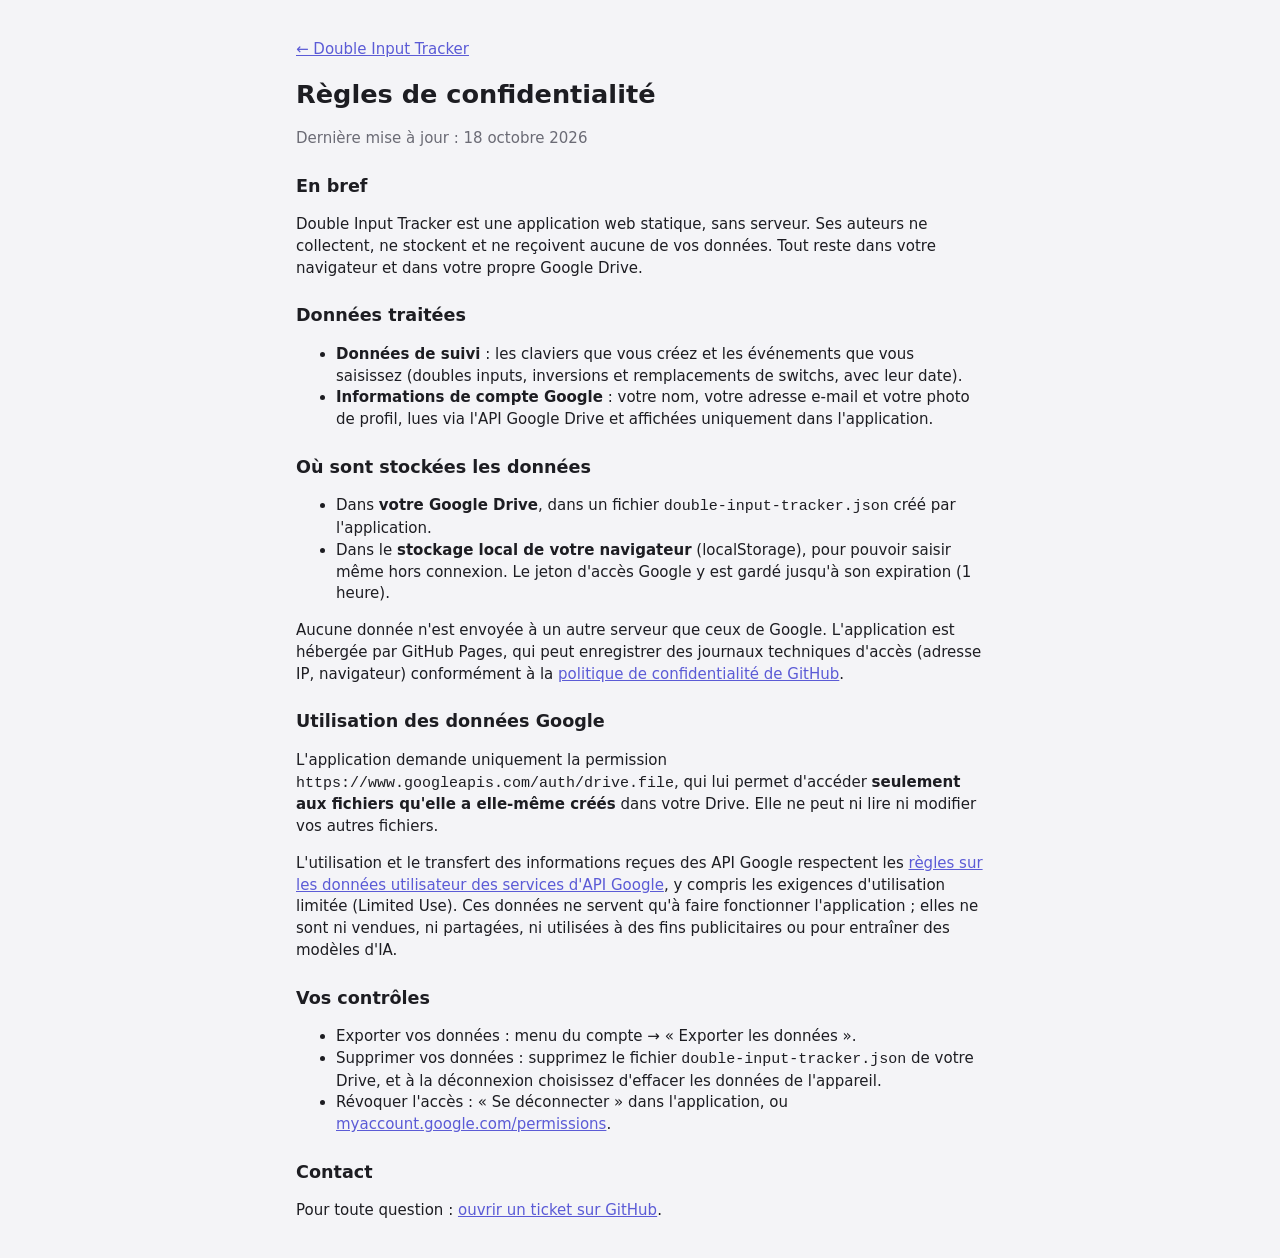
==== privacy.html @ c40ed7a3 "Ajoute règles de confidentialité, conditions d'utilisation et logo Co-Authored-By: Claude Opus 5.5 <" ====
<!doctype html>
<html lang="fr">
<head>
  <meta charset="utf-8">
  <meta name="viewport" content="width=device-width, initial-scale=1">
  <title>Règles de confidentialité · Double Input Tracker</title>
  <link rel="icon" href="icon.svg" type="image/svg+xml">
  <link rel="stylesheet" href="style.css">
</head>
<body>
  <main class="legal">
    <p><a href="./">← Double Input Tracker</a></p>
    <h1>Règles de confidentialité</h1>
    <p class="muted">Dernière mise à jour : 18 octobre 2026</p>

    <h2>En bref</h2>
    <p>Double Input Tracker est une application web statique, sans serveur. Ses auteurs ne collectent,
    ne stockent et ne reçoivent aucune de vos données. Tout reste dans votre navigateur et dans votre
    propre Google Drive.</p>

    <h2>Données traitées</h2>
    <ul>
      <li><b>Données de suivi</b> : les claviers que vous créez et les événements que vous saisissez
      (doubles inputs, inversions et remplacements de switchs, avec leur date).</li>
      <li><b>Informations de compte Google</b> : votre nom, votre adresse e-mail et votre photo de profil,
      lues via l'API Google Drive et affichées uniquement dans l'application.</li>
    </ul>

    <h2>Où sont stockées les données</h2>
    <ul>
      <li>Dans <b>votre Google Drive</b>, dans un fichier <code>double-input-tracker.json</code> créé par l'application.</li>
      <li>Dans le <b>stockage local de votre navigateur</b> (localStorage), pour pouvoir saisir même
      hors connexion. Le jeton d'accès Google y est gardé jusqu'à son expiration (1 heure).</li>
    </ul>
    <p>Aucune donnée n'est envoyée à un autre serveur que ceux de Google. L'application est hébergée par
    GitHub Pages, qui peut enregistrer des journaux techniques d'accès (adresse IP, navigateur)
    conformément à la <a href="https://docs.github.com/fr/site-policy/privacy-policies/github-general-privacy-statement">politique de confidentialité de GitHub</a>.</p>

    <h2>Utilisation des données Google</h2>
    <p>L'application demande uniquement la permission <code>https://www.googleapis.com/auth/drive.file</code>,
    qui lui permet d'accéder <b>seulement aux fichiers qu'elle a elle-même créés</b> dans votre Drive.
    Elle ne peut ni lire ni modifier vos autres fichiers.</p>
    <p>L'utilisation et le transfert des informations reçues des API Google respectent les
    <a href="https://developers.google.com/terms/api-services-user-data-policy">règles sur les données utilisateur des services d'API Google</a>,
    y compris les exigences d'utilisation limitée (Limited Use). Ces données ne servent qu'à faire fonctionner
    l'application ; elles ne sont ni vendues, ni partagées, ni utilisées à des fins publicitaires ou
    pour entraîner des modèles d'IA.</p>

    <h2>Vos contrôles</h2>
    <ul>
      <li>Exporter vos données : menu du compte → « Exporter les données ».</li>
      <li>Supprimer vos données : supprimez le fichier <code>double-input-tracker.json</code> de votre Drive,
      et à la déconnexion choisissez d'effacer les données de l'appareil.</li>
      <li>Révoquer l'accès : « Se déconnecter » dans l'application, ou
      <a href="https://myaccount.google.com/permissions">myaccount.google.com/permissions</a>.</li>
    </ul>

    <h2>Contact</h2>
    <p>Pour toute question : <a href="https://github.com/armellarcier/double-input-tracker/issues">ouvrir un ticket sur GitHub</a>.</p>
  </main>
</body>
</html>
---- style.css ----
:root {
  --bg: #f4f4f7;
  --card: #ffffff;
  --text: #1d1d22;
  --muted: #6b6b75;
  --line: #e2e2e8;
  --key: #e9e9ef;
  --key-edge: #d4d4dc;
  --key-text: #2c2c33;
  --heat: #ff3b30;
  --accent: #5b5bd6;
  --accent-text: #ffffff;
  --ok: #1a7f37;
  --warn: #b35c00;
  --radius: 14px;
  color-scheme: light;
}
@media (prefers-color-scheme: dark) {
  :root {
    --bg: #111114;
    --card: #1b1b20;
    --text: #f0f0f4;
    --muted: #9b9ba6;
    --line: #2c2c34;
    --key: #2a2a31;
    --key-edge: #1e1e24;
    --key-text: #dcdce3;
    --heat: #ff453a;
    --accent: #8484ff;
    --accent-text: #0e0e14;
    --ok: #4ac26b;
    --warn: #f0a24a;
    color-scheme: dark;
  }
}

* { box-sizing: border-box; }
html, body { margin: 0; }
body {
  background: var(--bg);
  color: var(--text);
  font: 15px/1.45 system-ui, -apple-system, "Segoe UI", Roboto, sans-serif;
  -webkit-tap-highlight-color: transparent;
  padding-bottom: env(safe-area-inset-bottom);
}
button, input, select { font: inherit; color: inherit; }
h2 { font-size: 1.1rem; margin: 0; }
h3 { font-size: .95rem; margin: 1.2rem 0 .5rem; }
.muted { color: var(--muted); }
.small { font-size: .85em; }

/* ---------- Top bar */
.topbar {
  position: sticky; top: 0; z-index: 5;
  display: flex; align-items: center; gap: 10px;
  padding: calc(8px + env(safe-area-inset-top)) 16px 8px;
  background: color-mix(in srgb, var(--bg) 85%, transparent);
  backdrop-filter: blur(10px);
  border-bottom: 1px solid var(--line);
}
.brand { display: flex; align-items: center; gap: 8px; font-weight: 650; }
.sync { margin-left: auto; font-size: .8rem; color: var(--muted); white-space: nowrap; }
.sync.ok { color: var(--ok); }
.sync.warn { color: var(--warn); }
.account {
  border: 1px solid var(--line); background: var(--card); border-radius: 999px;
  padding: 4px 12px; min-height: 34px; cursor: pointer; display: flex; align-items: center; gap: 6px;
}
.account img { width: 24px; height: 24px; border-radius: 50%; margin-left: -8px; }

main { max-width: 1100px; margin: 0 auto; padding: 12px 16px 24px; }

/* ---------- Generic */
.card {
  background: var(--card); border: 1px solid var(--line); border-radius: var(--radius);
  padding: 14px; margin-bottom: 12px;
}
.btn {
  border: 1px solid var(--line); background: var(--card); border-radius: 10px;
  padding: 8px 14px; min-height: 40px; cursor: pointer; touch-action: manipulation;
}
.btn:active { transform: scale(.98); }
.btn.primary { background: var(--accent); color: var(--accent-text); border-color: transparent; font-weight: 600; }
.btn.danger { color: var(--heat); }
.btn.big { width: 100%; min-height: 56px; font-size: 1.1rem; }
.btn.link { border: 0; background: none; color: var(--accent); padding: 4px 0; min-height: 0; }
.icon {
  border: 0; background: none; cursor: pointer; font-size: 1.1rem; width: 36px; height: 36px;
  border-radius: 8px; color: var(--muted);
}
.icon:hover { background: var(--key); }

.banner {
  display: flex; align-items: center; gap: 12px; flex-wrap: wrap;
  background: color-mix(in srgb, var(--accent) 12%, var(--card));
  border: 1px solid color-mix(in srgb, var(--accent) 35%, var(--line));
  border-radius: var(--radius); padding: 12px 14px; margin-bottom: 12px;
}
.banner p { margin: 0; flex: 1 1 220px; }
.banner.warn {
  background: color-mix(in srgb, var(--warn) 12%, var(--card));
  border-color: color-mix(in srgb, var(--warn) 40%, var(--line));
}
.banner code { font-size: .85em; }

/* ---------- Keyboard selector */
.kb-bar { display: flex; gap: 8px; align-items: center; margin-bottom: 12px; }
.kb-bar select {
  flex: 1; min-width: 0; min-height: 40px; border-radius: 10px; border: 1px solid var(--line);
  background: var(--card); padding: 0 10px; font-weight: 600;
}

/* ---------- Board */
.board-head { display: flex; align-items: center; justify-content: space-between; gap: 8px; flex-wrap: wrap; margin-bottom: 10px; }
.seg { display: inline-flex; background: var(--key); border-radius: 10px; padding: 3px; }
.seg button {
  border: 0; background: none; padding: 5px 12px; border-radius: 8px; cursor: pointer; font-size: .85rem;
}
.seg button.on { background: var(--card); box-shadow: 0 1px 2px rgb(0 0 0 / .15); font-weight: 600; }
.kb-wrap { overflow-x: auto; overflow-y: hidden; padding-bottom: 4px; -webkit-overflow-scrolling: touch; }
.kb { position: relative; margin: 0 auto; }
.key {
  position: absolute;
  border: 0; border-radius: 6px; padding: 0;
  background: color-mix(in oklab, var(--heat) calc(var(--p, 0) * 100%), var(--key));
  box-shadow: inset 0 -3px 0 var(--key-edge);
  color: var(--key-text);
  cursor: pointer; touch-action: manipulation;
  display: flex; align-items: center; justify-content: center;
  line-height: 1.05; text-align: center; white-space: pre-line;
  transition: background .2s;
}
.key.hot { color: #fff; box-shadow: inset 0 -3px 0 rgb(0 0 0 / .2); }
.key.iso {
  clip-path: polygon(0 0, 100% 0, 100% 100%, 18% 100%, 18% calc(50% - 2px), 0 calc(50% - 2px));
  border-radius: 6px;
}
.key.iso .lbl { padding-left: 18%; }
.key .lbl.long { font-size: .78em; }
.key .cnt {
  position: absolute; top: 2px; right: 3px; font-size: .62em; font-weight: 700; opacity: .9;
}
.key:hover { filter: brightness(1.06); }
.key.sel { outline: 3px solid var(--accent); outline-offset: 1px; z-index: 1; animation: pulse 1s infinite alternate; }
.key.flash { animation: flash .6s; }
@keyframes pulse { to { outline-color: transparent; } }
@keyframes flash { 30% { transform: scale(1.12); } }
.hint { margin: 10px 0 0; font-size: .85rem; color: var(--muted); }
.legend { display: flex; align-items: center; gap: 6px; font-size: .75rem; color: var(--muted); }
.legend i {
  width: 70px; height: 8px; border-radius: 4px;
  background: linear-gradient(90deg, var(--key), color-mix(in oklab, var(--heat) 25%, var(--key)), var(--heat));
}

/* ---------- Stats */
.stats { display: grid; grid-template-columns: repeat(auto-fit, minmax(140px, 1fr)); gap: 10px; margin-bottom: 12px; }
.stat { background: var(--card); border: 1px solid var(--line); border-radius: var(--radius); padding: 12px 14px; }
.stat b { display: block; font-size: 1.6rem; line-height: 1.1; }
.stat span { font-size: .8rem; color: var(--muted); }
.grid2 { display: grid; gap: 12px; }
@media (min-width: 820px) { .grid2 { grid-template-columns: 1fr 1fr; align-items: start; } }

.rank { list-style: none; margin: 0; padding: 0; }
.rank li { display: grid; grid-template-columns: 1fr auto; gap: 2px 10px; padding: 8px 0; border-top: 1px solid var(--line); }
.rank li:first-child { border-top: 0; }
.rank .bar { grid-column: 1 / -1; height: 5px; border-radius: 3px; background: var(--key); overflow: hidden; }
.rank .bar i { display: block; height: 100%; background: var(--heat); border-radius: 3px; }
.rank .n { font-weight: 700; }

table { width: 100%; border-collapse: collapse; font-size: .88rem; margin: 4px 0 12px; }
th, td { text-align: left; padding: 5px 4px; border-top: 1px solid var(--line); }
th { color: var(--muted); font-weight: 500; font-size: .78rem; }
td.num, th.num { text-align: right; font-variant-numeric: tabular-nums; }
.tag { display: inline-block; font-size: .72rem; padding: 1px 8px; border-radius: 999px; background: var(--key); margin-left: 6px; vertical-align: 1px; }
.tag.red { background: color-mix(in srgb, var(--heat) 18%, var(--card)); color: var(--heat); }
.tag.blue { background: color-mix(in srgb, var(--accent) 18%, var(--card)); color: var(--accent); }
.explain { font-size: .85rem; color: var(--muted); margin: 0 0 10px; }

.events { list-style: none; margin: 0; padding: 0; }
.events li { display: flex; align-items: center; gap: 10px; padding: 7px 0; border-top: 1px solid var(--line); }
.events li:first-child { border-top: 0; }
.events .ico { width: 22px; text-align: center; }
.events .txt { flex: 1; min-width: 0; }
.events time { display: block; font-size: .75rem; color: var(--muted); }
.events .icon { width: 30px; height: 30px; font-size: .9rem; }

.empty { text-align: center; padding: 40px 16px; }
.empty .big-ico { font-size: 3rem; }

/* ---------- Dialogs (bottom sheet sur mobile) */
dialog.sheet {
  border: 0; padding: 0; color: var(--text); background: var(--card);
  width: 100%; max-width: 560px; max-height: 88vh;
  margin: auto auto 0; border-radius: 18px 18px 0 0;
}
dialog.sheet::backdrop { background: rgb(0 0 0 / .45); }
dialog.sheet[open] { animation: up .18s ease-out; }
@keyframes up { from { transform: translateY(30px); opacity: 0; } }
@media (min-width: 700px) { dialog.sheet { margin: auto; border-radius: 18px; } }
.sheet-body { padding: 16px 16px calc(16px + env(safe-area-inset-bottom)); display: flex; flex-direction: column; gap: 12px; }
.sheet-head { display: flex; align-items: center; gap: 12px; }
.sheet-head > div { flex: 1; min-width: 0; }
.sheet-head p { margin: 2px 0 0; }
.keycap {
  min-width: 52px; height: 52px; padding: 0 8px; border-radius: 10px; background: var(--key);
  box-shadow: inset 0 -3px 0 var(--key-edge); display: grid; place-items: center;
  font-weight: 700; white-space: pre-line; line-height: 1; text-align: center;
}
.mini { display: grid; grid-template-columns: 1fr 1fr; gap: 8px; }
.mini div { background: var(--bg); border-radius: 10px; padding: 8px 10px; }
.mini b { font-size: 1.3rem; display: block; }
.mini span { font-size: .78rem; color: var(--muted); }
.row2 { display: grid; grid-template-columns: 1fr 1fr; gap: 8px; }
label { display: flex; flex-direction: column; gap: 4px; font-size: .85rem; color: var(--muted); }
label input, label select {
  min-height: 44px; border: 1px solid var(--line); border-radius: 10px; padding: 0 10px;
  background: var(--bg); color: var(--text); font-size: 1rem;
}

/* ---------- Swap bar & toast */
.swap-bar, .toast {
  position: fixed; left: 50%; transform: translateX(-50%); z-index: 20;
  bottom: calc(16px + env(safe-area-inset-bottom));
  width: min(560px, calc(100% - 32px));
  display: flex; align-items: center; gap: 10px;
  border-radius: 14px; padding: 10px 12px 10px 16px;
  box-shadow: 0 8px 30px rgb(0 0 0 / .25);
}
.swap-bar { background: var(--accent); color: var(--accent-text); }
.swap-bar span { flex: 1; }
.swap-bar button { background: rgb(255 255 255 / .2); border: 0; color: inherit; border-radius: 8px; padding: 6px 12px; cursor: pointer; }
.toast { background: var(--text); color: var(--bg); bottom: calc(80px + env(safe-area-inset-bottom)); }
.toast span { flex: 1; }
.toast button { background: none; border: 0; color: var(--accent); font-weight: 700; cursor: pointer; padding: 6px 8px; }
@media (prefers-color-scheme: dark) { .toast button { color: #4b4bc8; } }
[hidden] { display: none !important; }

/* ---------- Pages légales et pied de page */
.legal { max-width: 720px; padding-top: 24px; }
.legal h1 { font-size: 1.6rem; margin: 8px 0 4px; }
.legal h2 { margin: 24px 0 6px; }
.legal a, .footer a { color: var(--accent); }
.footer { text-align: center; font-size: .8rem; color: var(--muted); padding: 0 16px 90px; }
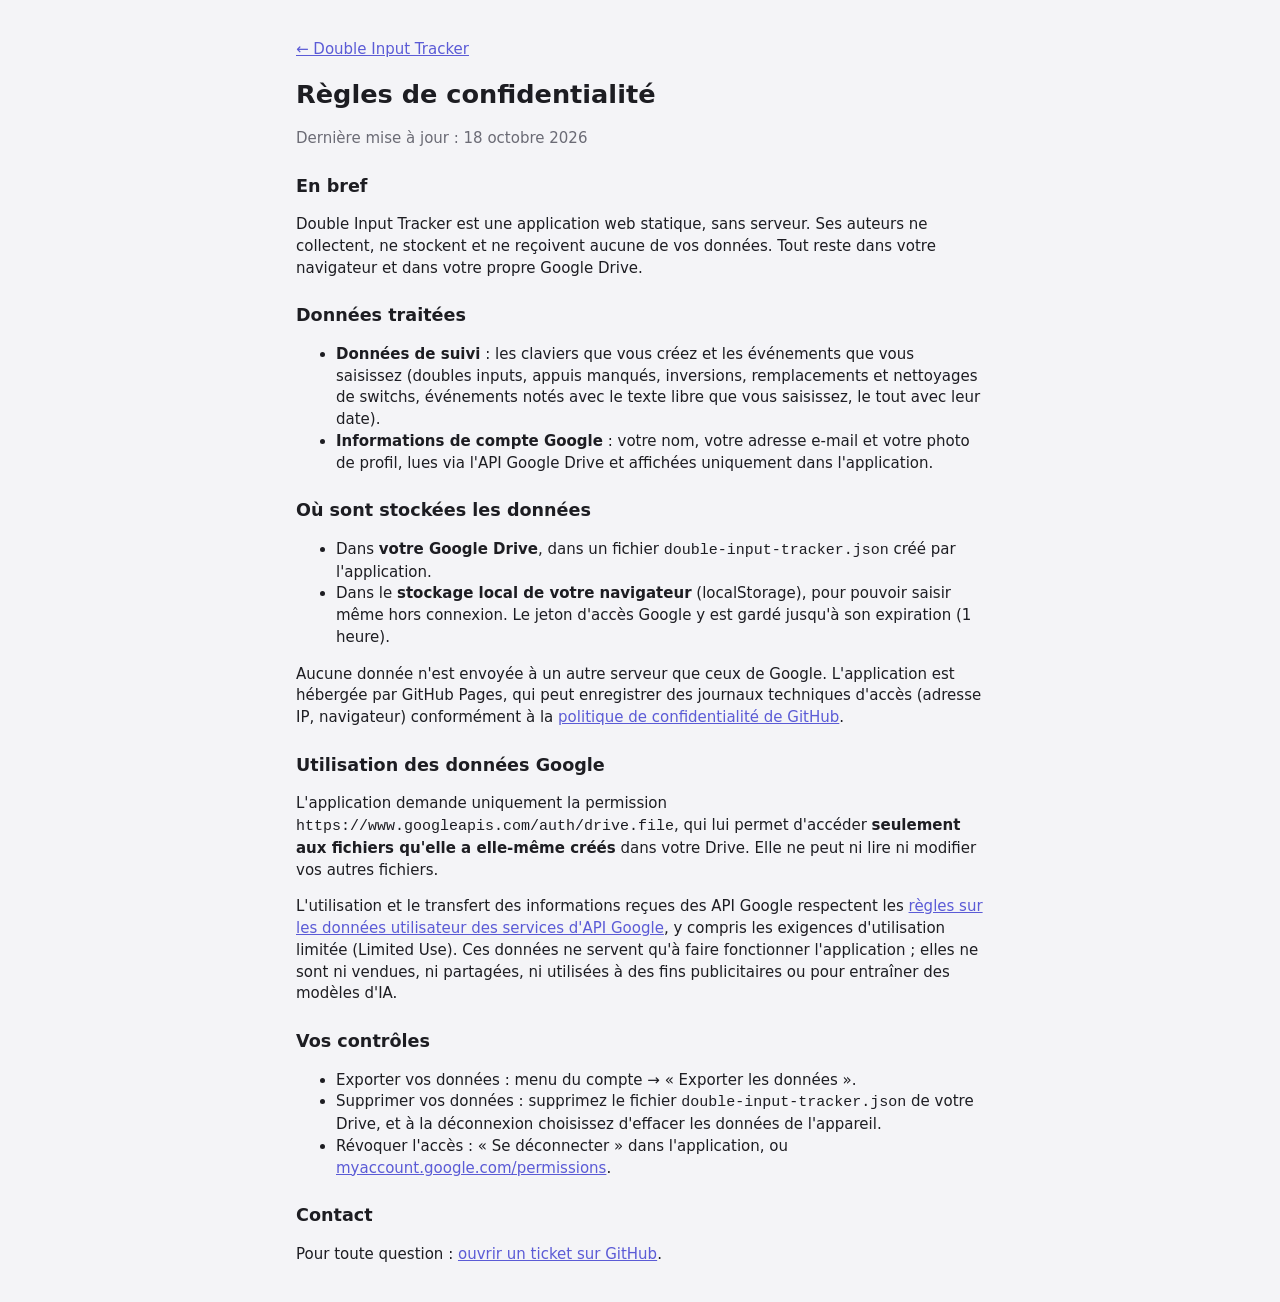
==== commit d5f5b7e6: "Nettoyage des switchs et graphique d'évolution avant/après Nouveaux événements « clean » (switch net" ====
--- a/privacy.html
+++ b/privacy.html
@@ -21,7 +21,8 @@
     <h2>Données traitées</h2>
     <ul>
       <li><b>Données de suivi</b> : les claviers que vous créez et les événements que vous saisissez
-      (doubles inputs, inversions et remplacements de switchs, avec leur date).</li>
+      (doubles inputs, appuis manqués, inversions, remplacements et nettoyages de switchs, événements notés
+      avec le texte libre que vous saisissez, le tout avec leur date).</li>
       <li><b>Informations de compte Google</b> : votre nom, votre adresse e-mail et votre photo de profil,
       lues via l'API Google Drive et affichées uniquement dans l'application.</li>
     </ul>
--- a/style.css
+++ b/style.css
@@ -8,6 +8,7 @@
   --key-edge: #d4d4dc;
   --key-text: #2c2c33;
   --heat: #ff3b30;
+  --skip: #0a7cff;
   --accent: #5b5bd6;
   --accent-text: #ffffff;
   --ok: #1a7f37;
@@ -26,6 +27,7 @@
     --key-edge: #1e1e24;
     --key-text: #dcdce3;
     --heat: #ff453a;
+    --skip: #409cff;
     --accent: #8484ff;
     --accent-text: #0e0e14;
     --ok: #4ac26b;
@@ -241,3 +243,33 @@
 .legal h2 { margin: 24px 0 6px; }
 .legal a, .footer a { color: var(--accent); }
 .footer { text-align: center; font-size: .8rem; color: var(--muted); padding: 0 16px 90px; }
+
+/* ---------- Types d'incidents */
+#content[data-kind="skip"] { --heat: var(--skip); }
+.seg.kinds { display: flex; margin-bottom: 10px; }
+.seg.kinds button { flex: 1; padding: 7px 6px; font-size: .85rem; white-space: nowrap; }
+.btn.primary.k-double { background: var(--heat); color: #fff; }
+.btn.primary.k-skip { background: var(--skip); color: #fff; }
+.btn.primary.big.k-double, .btn.primary.big.k-skip { font-size: 1rem; padding: 8px; }
+.counts { display: flex; gap: 12px; font-size: 1.05rem; }
+.counts .k-double b { color: var(--heat); }
+.counts .k-skip b { color: var(--skip); }
+.mini .counts b { display: inline; font-size: 1.2rem; }
+
+/* ---------- Graphiques d'évolution */
+.chart { --c: var(--heat); margin: 6px 0 10px; }
+.chart.k-skip { --c: var(--skip); }
+.plot { position: relative; height: 130px; margin: 22px 10px 0; border-bottom: 1px solid var(--line); }
+.plot svg { position: absolute; inset: 0; width: 100%; height: 100%; overflow: visible; }
+.plot .line { fill: none; stroke: var(--c); stroke-width: 2; stroke-linejoin: round; vector-effect: non-scaling-stroke; }
+.plot .area { fill: color-mix(in srgb, var(--c) 12%, transparent); }
+.plot .mark { position: absolute; top: -20px; bottom: 0; width: 0; border-left: 1px dashed var(--muted); cursor: help; }
+.plot .mark span {
+  position: absolute; top: 0; left: 0; transform: translateX(-50%);
+  font-size: 13px; line-height: 18px; background: var(--card);
+}
+.plot .ymax { position: absolute; top: -2px; left: 4px; font-size: .72rem; color: var(--muted); font-variant-numeric: tabular-nums; }
+.xaxis { display: flex; justify-content: space-between; font-size: .72rem; color: var(--muted); margin: 4px 10px 0; }
+.compare td { vertical-align: top; }
+.row3 { display: grid; grid-template-columns: repeat(3, 1fr); gap: 8px; }
+.row3 .btn { padding: 8px 4px; }
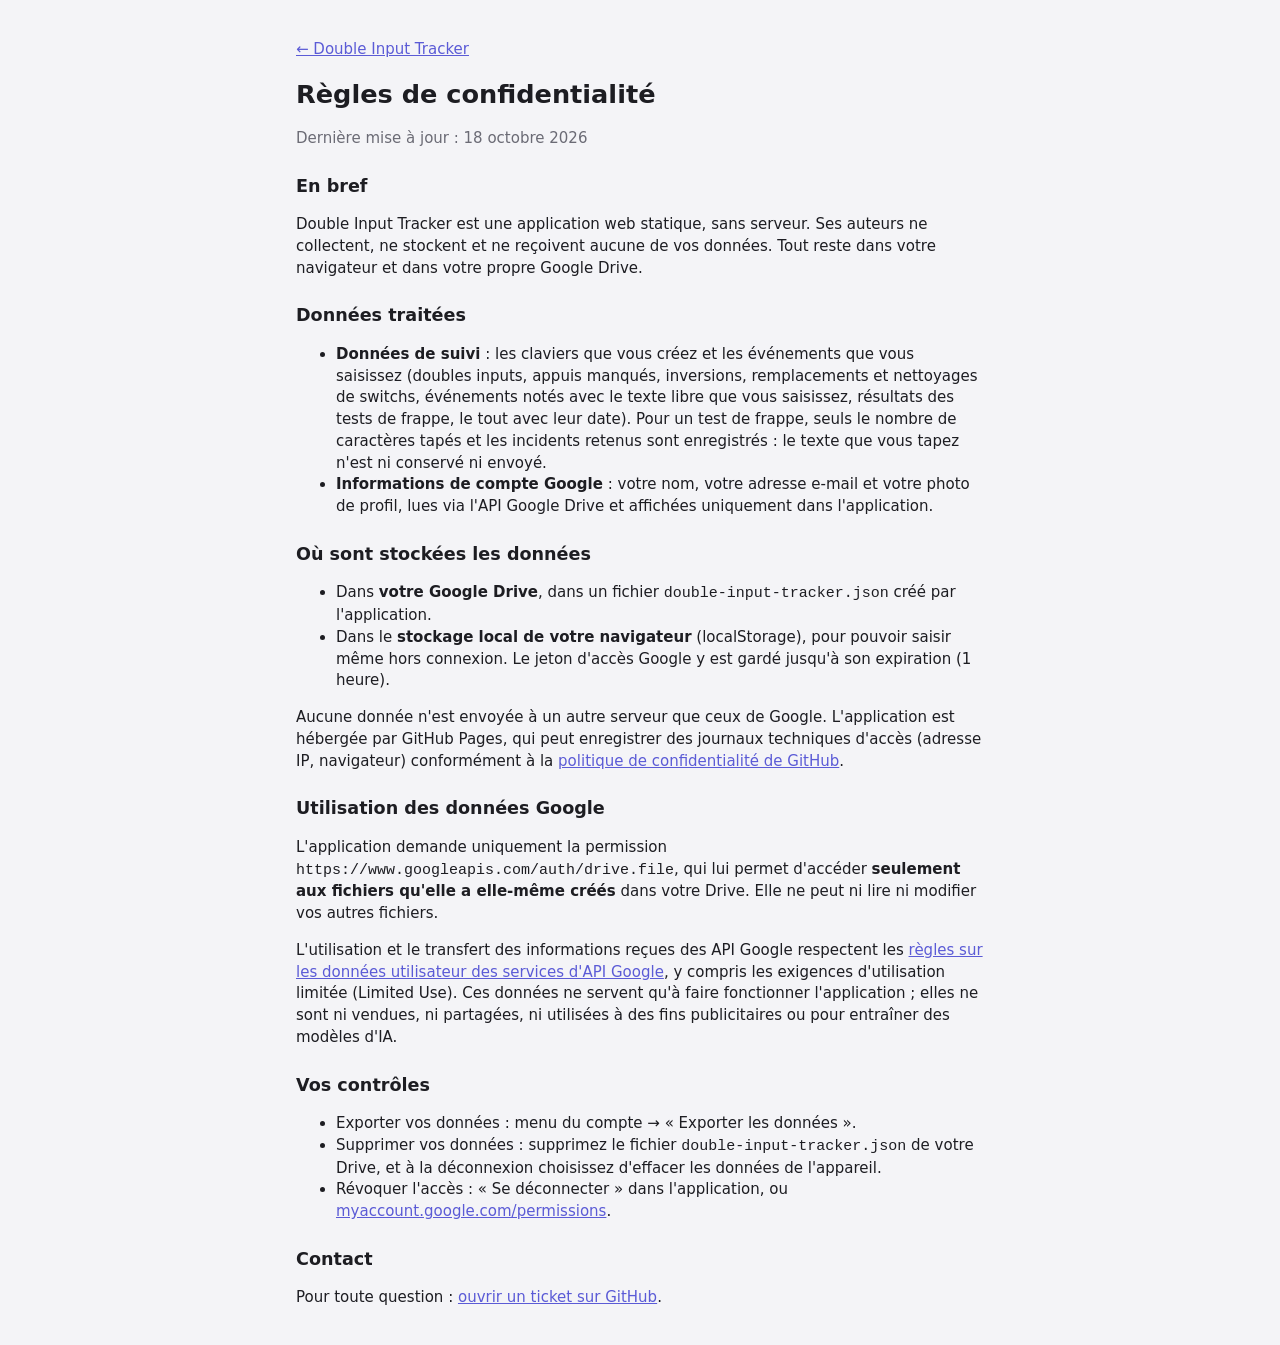
==== commit 6b63d611: "Test de frappe après une intervention Texte à recopier ciblé sur les touches concernées, saisie sans" ====
--- a/privacy.html
+++ b/privacy.html
@@ -22,7 +22,9 @@
     <ul>
       <li><b>Données de suivi</b> : les claviers que vous créez et les événements que vous saisissez
       (doubles inputs, appuis manqués, inversions, remplacements et nettoyages de switchs, événements notés
-      avec le texte libre que vous saisissez, le tout avec leur date).</li>
+      avec le texte libre que vous saisissez, résultats des tests de frappe, le tout avec leur date).
+      Pour un test de frappe, seuls le nombre de caractères tapés et les incidents retenus sont enregistrés :
+      le texte que vous tapez n'est ni conservé ni envoyé.</li>
       <li><b>Informations de compte Google</b> : votre nom, votre adresse e-mail et votre photo de profil,
       lues via l'API Google Drive et affichées uniquement dans l'application.</li>
     </ul>
--- a/style.css
+++ b/style.css
@@ -14,6 +14,8 @@
   --ok: #1a7f37;
   --warn: #b35c00;
   --radius: 14px;
+  /* Figée ici : --heat est redéfinie dans #content selon l'onglet actif. */
+  --double: var(--heat);
   color-scheme: light;
 }
 @media (prefers-color-scheme: dark) {
@@ -257,12 +259,15 @@
 .mini .counts b { display: inline; font-size: 1.2rem; }
 
 /* ---------- Graphiques d'évolution */
-.chart { --c: var(--heat); margin: 6px 0 10px; }
-.chart.k-skip { --c: var(--skip); }
+.chart { margin: 6px 0 10px; }
+.chart .k-double, .compare .k-double { --c: var(--double); }
+.chart .k-skip, .compare .k-skip { --c: var(--skip); }
+.legend2 { display: flex; flex-wrap: wrap; gap: 4px 14px; font-size: .8rem; color: var(--muted); }
+.legend2 i { display: inline-block; width: 14px; height: 3px; border-radius: 2px; background: var(--c); vertical-align: middle; margin-right: 6px; }
+.legend2 b { color: var(--text); }
 .plot { position: relative; height: 130px; margin: 22px 10px 0; border-bottom: 1px solid var(--line); }
 .plot svg { position: absolute; inset: 0; width: 100%; height: 100%; overflow: visible; }
 .plot .line { fill: none; stroke: var(--c); stroke-width: 2; stroke-linejoin: round; vector-effect: non-scaling-stroke; }
-.plot .area { fill: color-mix(in srgb, var(--c) 12%, transparent); }
 .plot .mark { position: absolute; top: -20px; bottom: 0; width: 0; border-left: 1px dashed var(--muted); cursor: help; }
 .plot .mark span {
   position: absolute; top: 0; left: 0; transform: translateX(-50%);
@@ -271,5 +276,37 @@
 .plot .ymax { position: absolute; top: -2px; left: 4px; font-size: .72rem; color: var(--muted); font-variant-numeric: tabular-nums; }
 .xaxis { display: flex; justify-content: space-between; font-size: .72rem; color: var(--muted); margin: 4px 10px 0; }
 .compare td { vertical-align: top; }
+.compare td.num div { white-space: nowrap; }
 .row3 { display: grid; grid-template-columns: repeat(3, 1fr); gap: 8px; }
 .row3 .btn { padding: 8px 4px; }
+
+/* ---------- Test de frappe */
+.btns { display: flex; flex-wrap: wrap; gap: 8px; }
+.tt-text {
+  font: 1.05rem/1.7 ui-monospace, SFMono-Regular, Menlo, Consolas, monospace;
+  white-space: pre-wrap; overflow-wrap: anywhere; color: var(--muted);
+  background: var(--bg); border-radius: 10px; padding: 10px 12px; max-height: 38vh; overflow-y: auto;
+}
+.tt-text .done { color: var(--text); }
+.tt-text .extra, .tt-text .miss { border-radius: 3px; font-weight: 700; }
+.tt-text .extra { color: var(--double); background: color-mix(in srgb, var(--double) 22%, transparent); }
+.tt-text .miss { color: var(--skip); background: color-mix(in srgb, var(--skip) 22%, transparent); }
+.tt-text .sub { text-decoration: underline wavy var(--warn); }
+.tt-text .cur { border-left: 2px solid var(--accent); margin-right: -2px; animation: blink 1s steps(1) infinite; }
+@keyframes blink { 50% { border-color: transparent; } }
+#ttInput {
+  width: 100%; min-height: 72px; resize: vertical; border: 1px solid var(--line); border-radius: 10px;
+  padding: 8px 10px; background: var(--bg); color: var(--text); font: 1rem/1.4 ui-monospace, SFMono-Regular, Menlo, Consolas, monospace;
+}
+#ttInput.nope { animation: nope .3s; border-color: var(--warn); }
+@keyframes nope { 25% { transform: translateX(-4px); } 75% { transform: translateX(4px); } }
+.tt-live { display: flex; flex-wrap: wrap; gap: 4px 14px; }
+.tt-live .k-double b, .ctx mark.k-double { color: var(--double); }
+.tt-live .k-skip b, .ctx mark.k-skip { color: var(--skip); }
+.tt-sugg { list-style: none; margin: 0; padding: 0; }
+.tt-sugg li { border-top: 1px solid var(--line); }
+.tt-sugg li:first-child { border-top: 0; }
+label.sugg { flex-direction: row; align-items: flex-start; gap: 10px; padding: 8px 0; color: var(--text); font-size: .95rem; cursor: pointer; }
+label.sugg input { flex: none; width: 20px; height: 20px; min-height: 0; margin: 2px 0 0; }
+.ctx { display: block; font: .85rem ui-monospace, SFMono-Regular, Menlo, Consolas, monospace; color: var(--muted); white-space: pre; overflow: hidden; text-overflow: ellipsis; }
+.ctx mark { background: var(--key); font-weight: 700; border-radius: 3px; padding: 0 1px; }
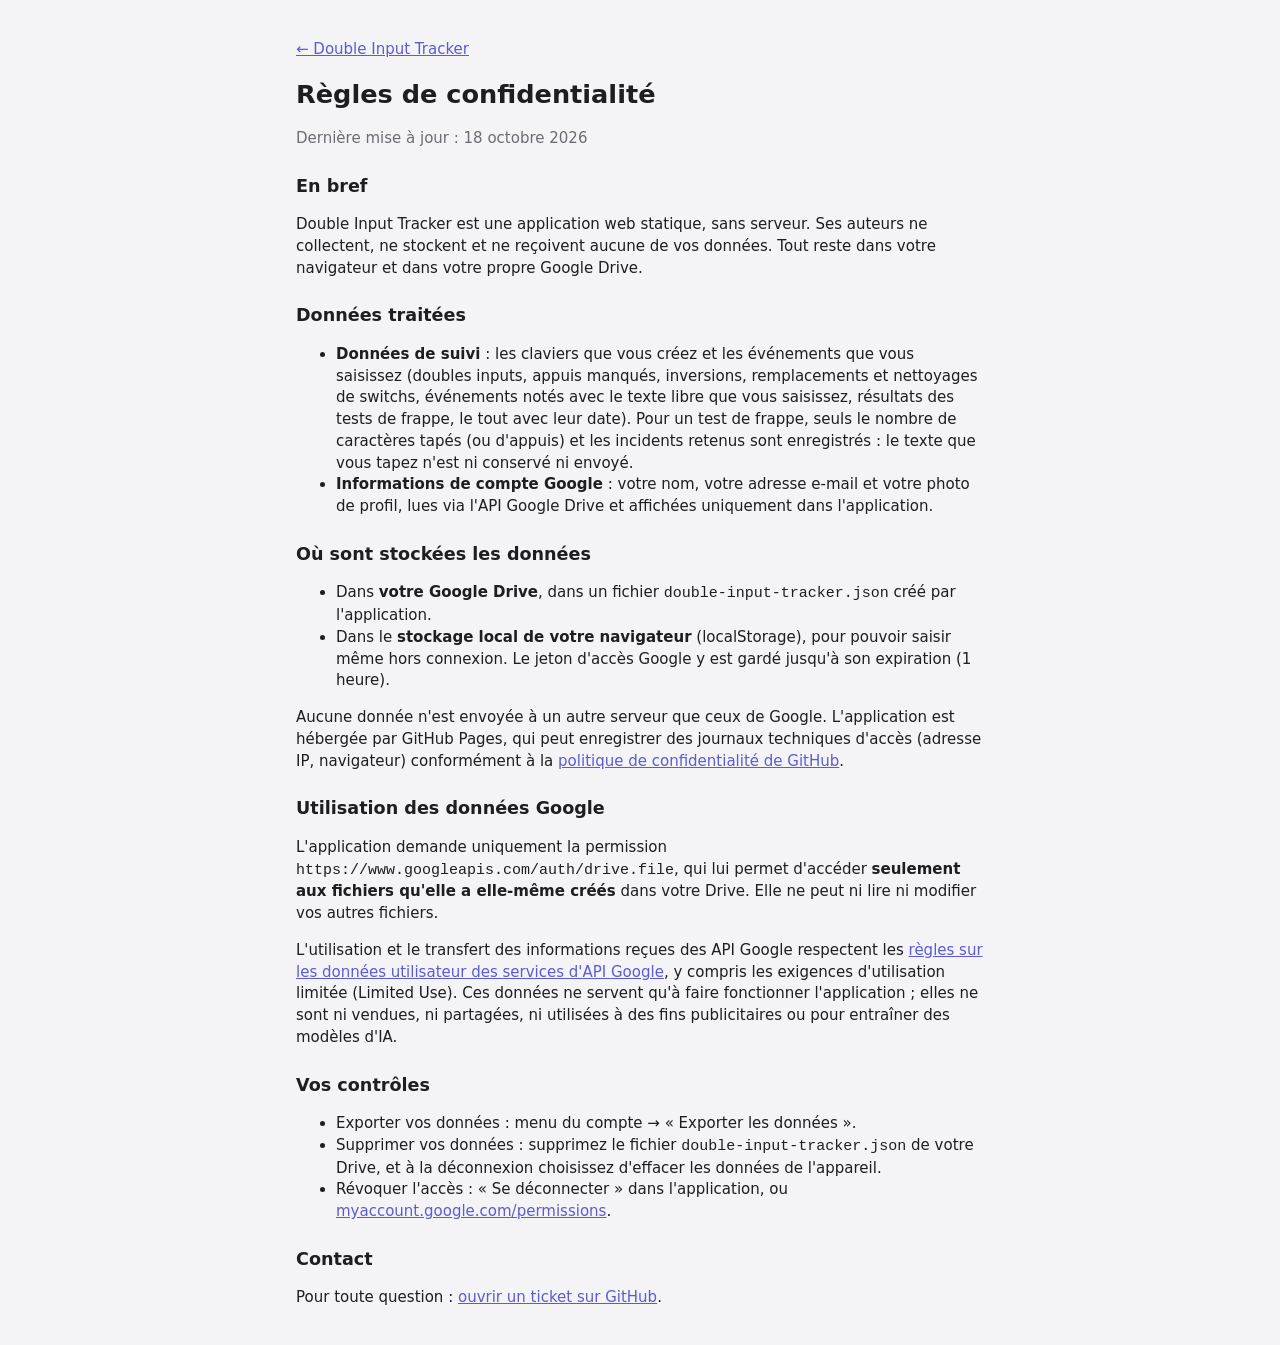
==== commit 435eac24: "Test d'appuis : Shift, F5 et autres touches sans caractère Si une touche ciblée ne tape pas de carac" ====
--- a/privacy.html
+++ b/privacy.html
@@ -23,7 +23,7 @@
       <li><b>Données de suivi</b> : les claviers que vous créez et les événements que vous saisissez
       (doubles inputs, appuis manqués, inversions, remplacements et nettoyages de switchs, événements notés
       avec le texte libre que vous saisissez, résultats des tests de frappe, le tout avec leur date).
-      Pour un test de frappe, seuls le nombre de caractères tapés et les incidents retenus sont enregistrés :
+      Pour un test de frappe, seuls le nombre de caractères tapés (ou d'appuis) et les incidents retenus sont enregistrés :
       le texte que vous tapez n'est ni conservé ni envoyé.</li>
       <li><b>Informations de compte Google</b> : votre nom, votre adresse e-mail et votre photo de profil,
       lues via l'API Google Drive et affichées uniquement dans l'application.</li>
--- a/style.css
+++ b/style.css
@@ -300,6 +300,14 @@
 }
 #ttInput.nope { animation: nope .3s; border-color: var(--warn); }
 @keyframes nope { 25% { transform: translateX(-4px); } 75% { transform: translateX(4px); } }
+.tt-text.keys { font: .9rem/2.1 system-ui, sans-serif; }
+.tt-text kbd, .tk-next kbd {
+  display: inline-block; padding: 0 6px; border: 1px solid var(--line); border-bottom-width: 2px; border-radius: 5px;
+  font: inherit; line-height: 1.5; white-space: nowrap;
+}
+.tt-text .extra kbd, .tt-text .miss kbd { border-color: currentColor; }
+.tk-next { display: flex; align-items: center; gap: 8px; min-height: 64px; outline: none; color: var(--muted); font-size: 1rem; }
+.tk-next kbd:first-child { color: var(--text); font-size: 1.6rem; padding: 4px 14px; border-color: var(--accent); }
 .tt-live { display: flex; flex-wrap: wrap; gap: 4px 14px; }
 .tt-live .k-double b, .ctx mark.k-double { color: var(--double); }
 .tt-live .k-skip b, .ctx mark.k-skip { color: var(--skip); }
@@ -307,6 +315,7 @@
 .tt-sugg li { border-top: 1px solid var(--line); }
 .tt-sugg li:first-child { border-top: 0; }
 label.sugg { flex-direction: row; align-items: flex-start; gap: 10px; padding: 8px 0; color: var(--text); font-size: .95rem; cursor: pointer; }
+label.sugg > span { min-width: 0; }
 label.sugg input { flex: none; width: 20px; height: 20px; min-height: 0; margin: 2px 0 0; }
 .ctx { display: block; font: .85rem ui-monospace, SFMono-Regular, Menlo, Consolas, monospace; color: var(--muted); white-space: pre; overflow: hidden; text-overflow: ellipsis; }
 .ctx mark { background: var(--key); font-weight: 700; border-radius: 3px; padding: 0 1px; }
